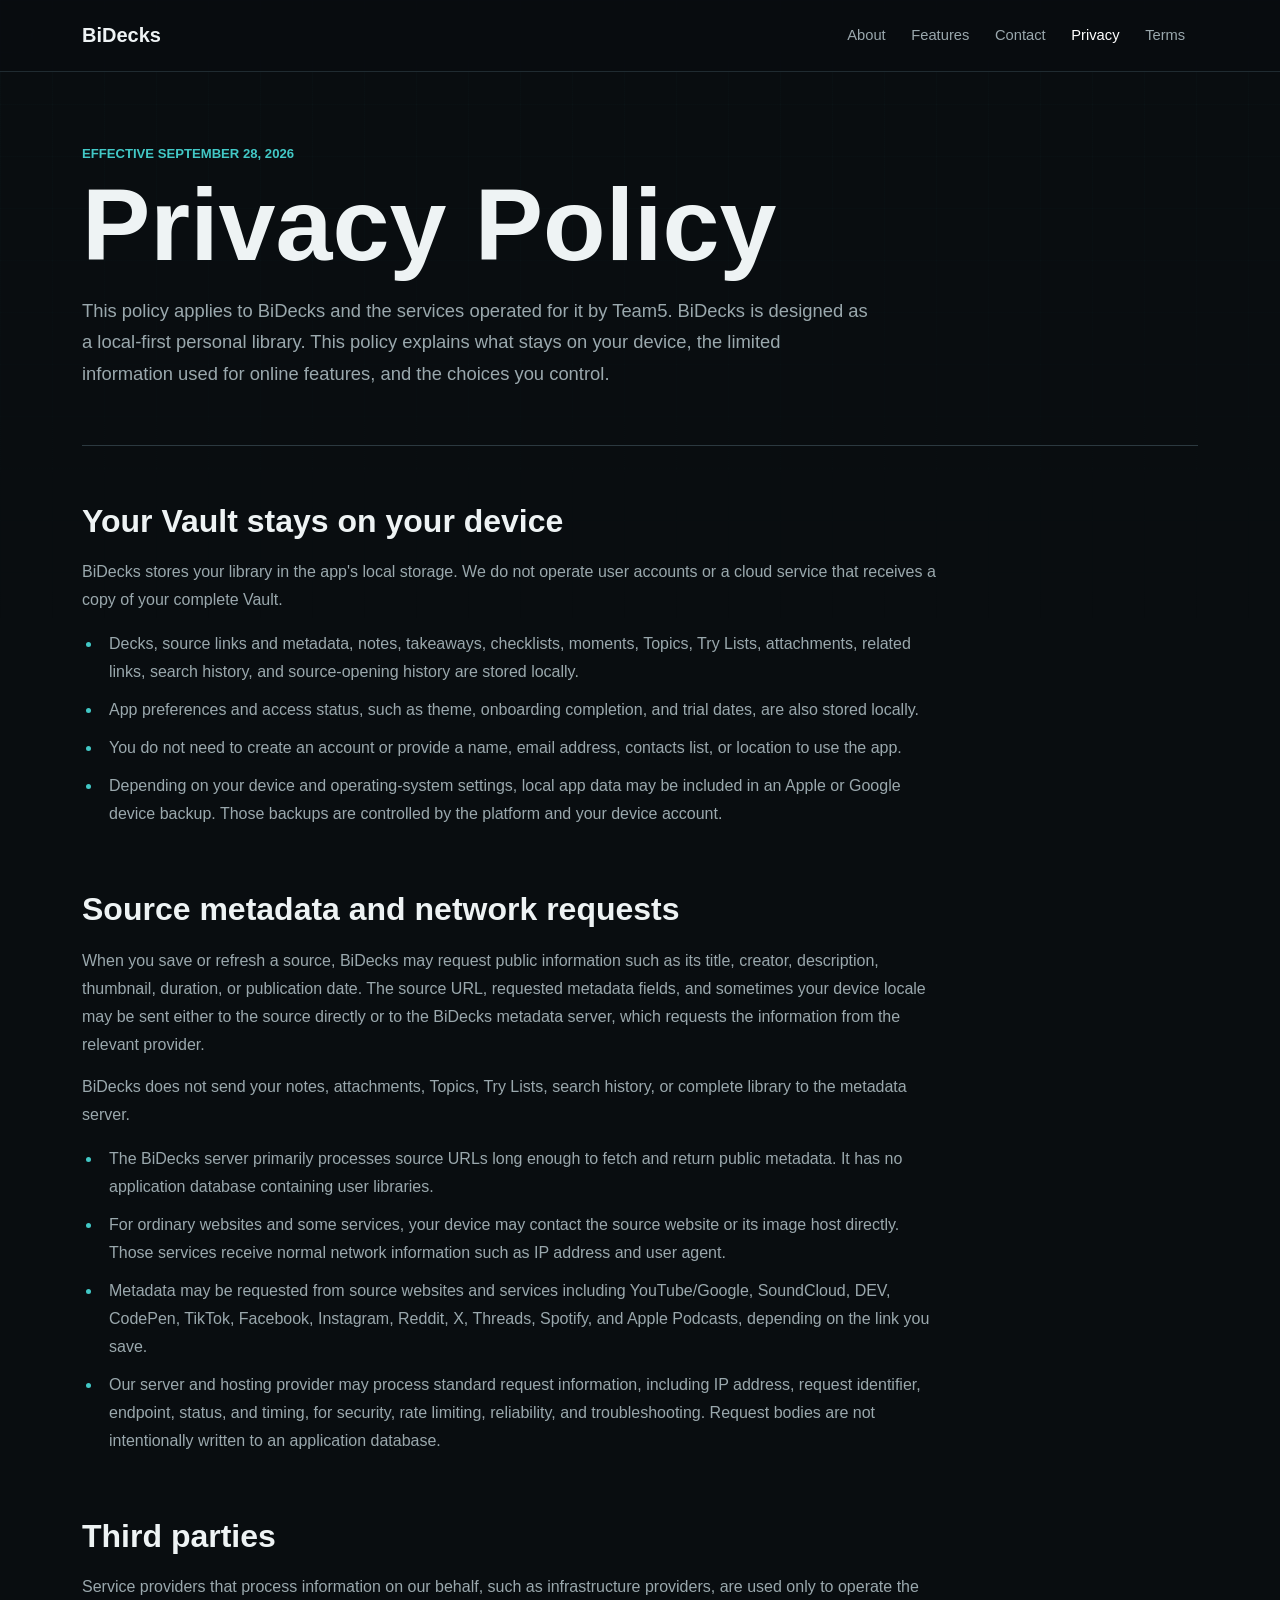
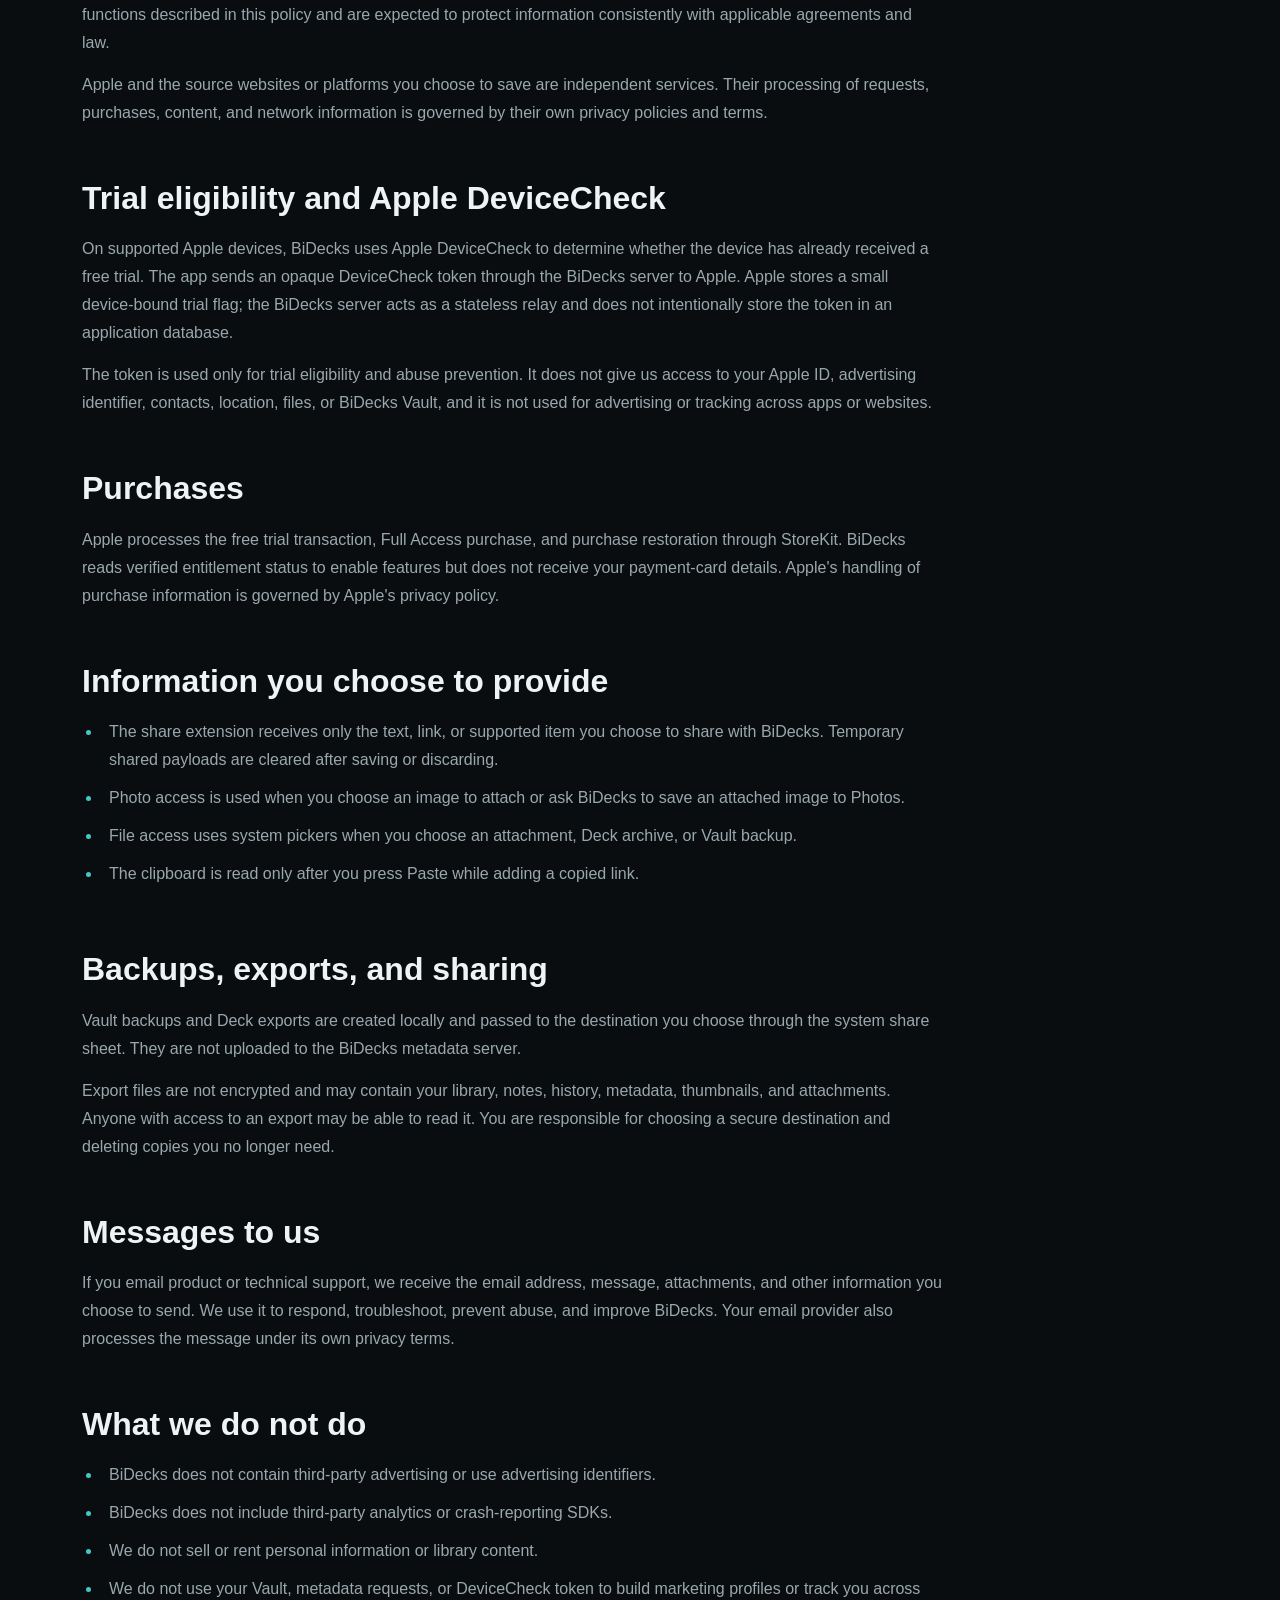
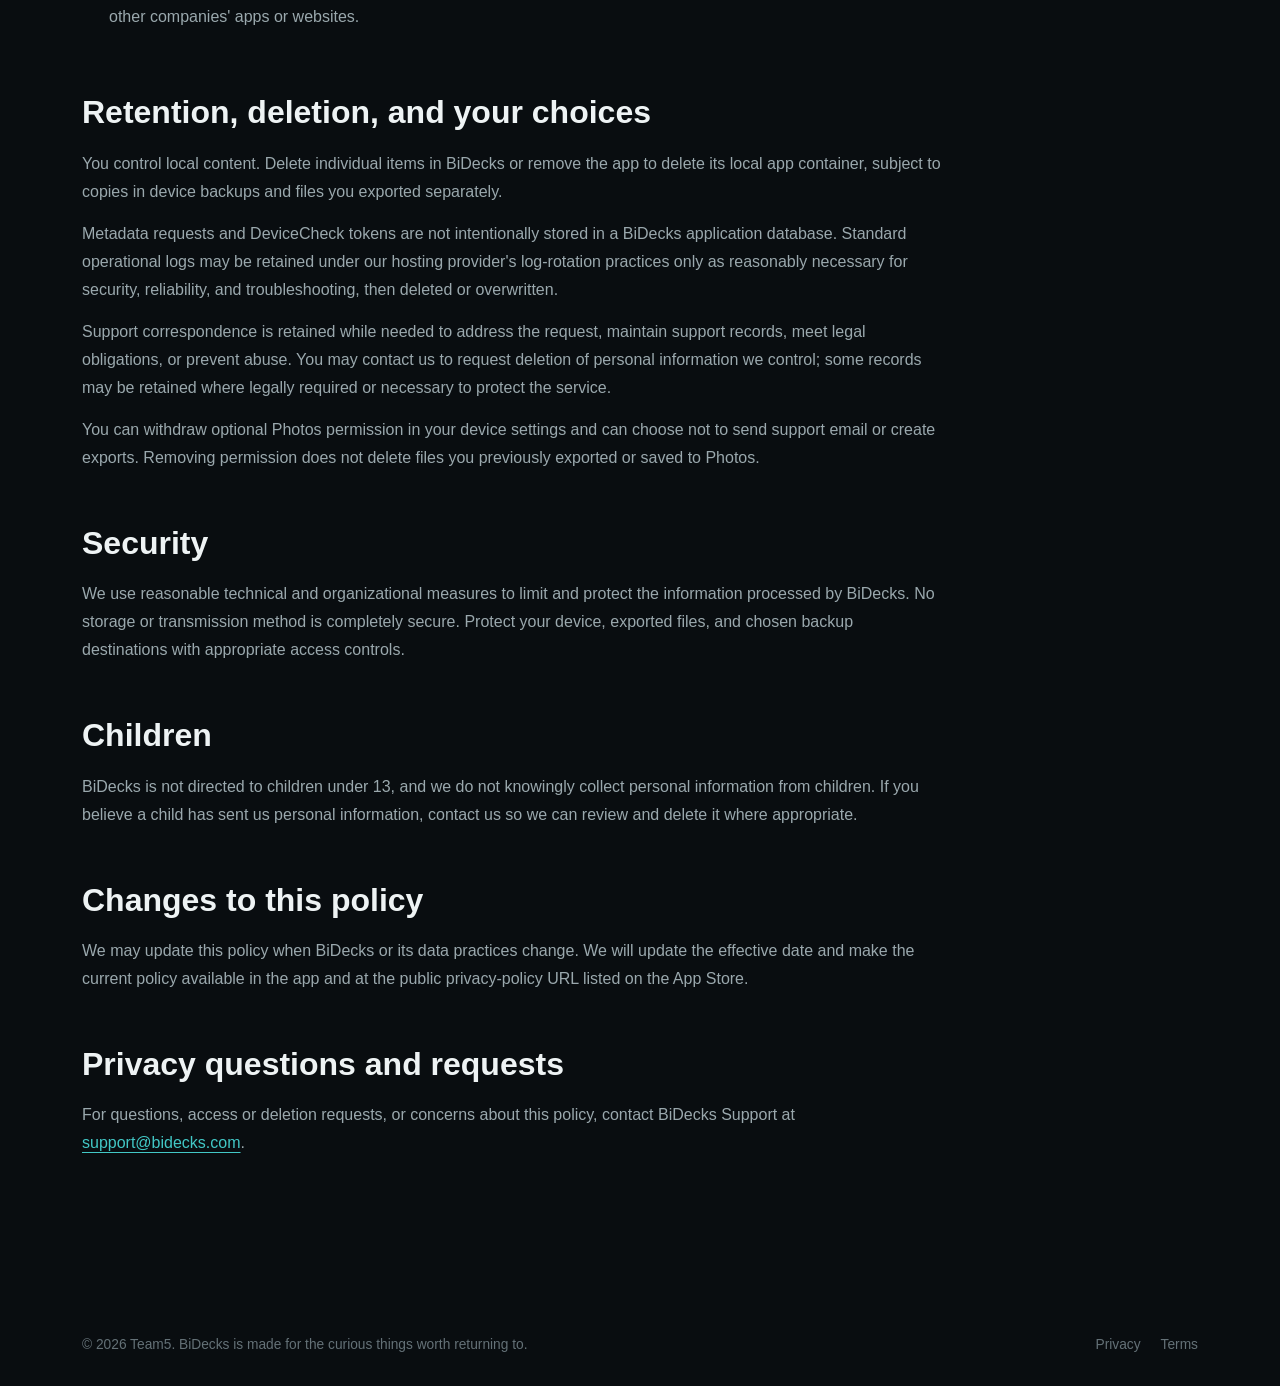
==== privacy/index.html @ 370e3e8d "First commit of comprehensive site" ====
<!DOCTYPE html>
<html lang="en" data-bs-theme="dark">
	<head>
		<meta charset="utf-8">
		<meta name="viewport" content="width=device-width, initial-scale=1">
		<meta name="theme-color" content="#090d10">
		<meta name="description" content="BiDecks Privacy Policy">
		<title>Privacy Policy | BiDecks</title>
		<link rel="icon" href="../assets/favicon.png">
		<link
			href="https://cdn.jsdelivr.net/npm/bootstrap@5.3.8/dist/css/bootstrap.min.css"
			rel="stylesheet"
			integrity="sha384-sRIl4kxILFvY47J16cr9ZwB07vP4J8+LH7qKQnuqkuIAvNWLzeN8tE5YBujZqJLB"
			crossorigin="anonymous"
		>
		<link href="../assets/css/styles.css" rel="stylesheet">
	</head>
	<body>
		<a class="skip-link" href="#main-content">Skip to content</a>
		<nav class="navbar navbar-expand-lg fixed-top" aria-label="Main navigation">
			<div class="container-xl">
				<a class="navbar-brand" href="/">BiDecks</a>
				<button class="navbar-toggler" type="button" data-bs-toggle="collapse" data-bs-target="#mainNav" aria-controls="mainNav" aria-expanded="false" aria-label="Toggle navigation"><span class="navbar-toggler-icon"></span></button>
				<div class="collapse navbar-collapse" id="mainNav">
					<ul class="navbar-nav ms-auto align-items-lg-center">
						<li class="nav-item"><a class="nav-link" href="/#about">About</a></li>
						<li class="nav-item"><a class="nav-link" href="/#features">Features</a></li>
						<li class="nav-item"><a class="nav-link" href="/#contact">Contact</a></li>
						<li class="nav-item"><a class="nav-link active" aria-current="page" href="/privacy">Privacy</a></li>
						<li class="nav-item"><a class="nav-link" href="/terms">Terms</a></li>
					</ul>
				</div>
			</div>
		</nav>

		<main class="legal-main" id="main-content">
			<div class="container-xl">
				<header class="legal-header">
					<p class="legal-meta">Effective September 28, 2026</p>
					<h1>Privacy Policy</h1>
					<p class="legal-intro">This policy applies to BiDecks and the services operated for it by Team5. BiDecks is designed as a local-first personal library. This policy explains what stays on your device, the limited information used for online features, and the choices you control.</p>
				</header>
				<div class="legal-content">
					<section class="legal-section">
						<h2>Your Vault stays on your device</h2>
						<p>BiDecks stores your library in the app's local storage. We do not operate user accounts or a cloud service that receives a copy of your complete Vault.</p>
						<ul>
							<li>Decks, source links and metadata, notes, takeaways, checklists, moments, Topics, Try Lists, attachments, related links, search history, and source-opening history are stored locally.</li>
							<li>App preferences and access status, such as theme, onboarding completion, and trial dates, are also stored locally.</li>
							<li>You do not need to create an account or provide a name, email address, contacts list, or location to use the app.</li>
							<li>Depending on your device and operating-system settings, local app data may be included in an Apple or Google device backup. Those backups are controlled by the platform and your device account.</li>
						</ul>
					</section>

					<section class="legal-section">
						<h2>Source metadata and network requests</h2>
						<p>When you save or refresh a source, BiDecks may request public information such as its title, creator, description, thumbnail, duration, or publication date. The source URL, requested metadata fields, and sometimes your device locale may be sent either to the source directly or to the BiDecks metadata server, which requests the information from the relevant provider.</p>
						<p>BiDecks does not send your notes, attachments, Topics, Try Lists, search history, or complete library to the metadata server.</p>
						<ul>
							<li>The BiDecks server primarily processes source URLs long enough to fetch and return public metadata. It has no application database containing user libraries.</li>
							<li>For ordinary websites and some services, your device may contact the source website or its image host directly. Those services receive normal network information such as IP address and user agent.</li>
							<li>Metadata may be requested from source websites and services including YouTube/Google, SoundCloud, DEV, CodePen, TikTok, Facebook, Instagram, Reddit, X, Threads, Spotify, and Apple Podcasts, depending on the link you save.</li>
							<li>Our server and hosting provider may process standard request information, including IP address, request identifier, endpoint, status, and timing, for security, rate limiting, reliability, and troubleshooting. Request bodies are not intentionally written to an application database.</li>
						</ul>
					</section>

					<section class="legal-section">
						<h2>Third parties</h2>
						<p>Service providers that process information on our behalf, such as infrastructure providers, are used only to operate the functions described in this policy and are expected to protect information consistently with applicable agreements and law.</p>
						<p>Apple and the source websites or platforms you choose to save are independent services. Their processing of requests, purchases, content, and network information is governed by their own privacy policies and terms.</p>
					</section>

					<section class="legal-section">
						<h2>Trial eligibility and Apple DeviceCheck</h2>
						<p>On supported Apple devices, BiDecks uses Apple DeviceCheck to determine whether the device has already received a free trial. The app sends an opaque DeviceCheck token through the BiDecks server to Apple. Apple stores a small device-bound trial flag; the BiDecks server acts as a stateless relay and does not intentionally store the token in an application database.</p>
						<p>The token is used only for trial eligibility and abuse prevention. It does not give us access to your Apple ID, advertising identifier, contacts, location, files, or BiDecks Vault, and it is not used for advertising or tracking across apps or websites.</p>
					</section>

					<section class="legal-section">
						<h2>Purchases</h2>
						<p>Apple processes the free trial transaction, Full Access purchase, and purchase restoration through StoreKit. BiDecks reads verified entitlement status to enable features but does not receive your payment-card details. Apple's handling of purchase information is governed by Apple's privacy policy.</p>
					</section>

					<section class="legal-section">
						<h2>Information you choose to provide</h2>
						<ul>
							<li>The share extension receives only the text, link, or supported item you choose to share with BiDecks. Temporary shared payloads are cleared after saving or discarding.</li>
							<li>Photo access is used when you choose an image to attach or ask BiDecks to save an attached image to Photos.</li>
							<li>File access uses system pickers when you choose an attachment, Deck archive, or Vault backup.</li>
							<li>The clipboard is read only after you press Paste while adding a copied link.</li>
						</ul>
					</section>

					<section class="legal-section">
						<h2>Backups, exports, and sharing</h2>
						<p>Vault backups and Deck exports are created locally and passed to the destination you choose through the system share sheet. They are not uploaded to the BiDecks metadata server.</p>
						<p>Export files are not encrypted and may contain your library, notes, history, metadata, thumbnails, and attachments. Anyone with access to an export may be able to read it. You are responsible for choosing a secure destination and deleting copies you no longer need.</p>
					</section>

					<section class="legal-section">
						<h2>Messages to us</h2>
						<p>If you email product or technical support, we receive the email address, message, attachments, and other information you choose to send. We use it to respond, troubleshoot, prevent abuse, and improve BiDecks. Your email provider also processes the message under its own privacy terms.</p>
					</section>

					<section class="legal-section">
						<h2>What we do not do</h2>
						<ul>
							<li>BiDecks does not contain third-party advertising or use advertising identifiers.</li>
							<li>BiDecks does not include third-party analytics or crash-reporting SDKs.</li>
							<li>We do not sell or rent personal information or library content.</li>
							<li>We do not use your Vault, metadata requests, or DeviceCheck token to build marketing profiles or track you across other companies' apps or websites.</li>
						</ul>
					</section>

					<section class="legal-section">
						<h2>Retention, deletion, and your choices</h2>
						<p>You control local content. Delete individual items in BiDecks or remove the app to delete its local app container, subject to copies in device backups and files you exported separately.</p>
						<p>Metadata requests and DeviceCheck tokens are not intentionally stored in a BiDecks application database. Standard operational logs may be retained under our hosting provider's log-rotation practices only as reasonably necessary for security, reliability, and troubleshooting, then deleted or overwritten.</p>
						<p>Support correspondence is retained while needed to address the request, maintain support records, meet legal obligations, or prevent abuse. You may contact us to request deletion of personal information we control; some records may be retained where legally required or necessary to protect the service.</p>
						<p>You can withdraw optional Photos permission in your device settings and can choose not to send support email or create exports. Removing permission does not delete files you previously exported or saved to Photos.</p>
					</section>

					<section class="legal-section"><h2>Security</h2><p>We use reasonable technical and organizational measures to limit and protect the information processed by BiDecks. No storage or transmission method is completely secure. Protect your device, exported files, and chosen backup destinations with appropriate access controls.</p></section>
					<section class="legal-section"><h2>Children</h2><p>BiDecks is not directed to children under 13, and we do not knowingly collect personal information from children. If you believe a child has sent us personal information, contact us so we can review and delete it where appropriate.</p></section>
					<section class="legal-section"><h2>Changes to this policy</h2><p>We may update this policy when BiDecks or its data practices change. We will update the effective date and make the current policy available in the app and at the public privacy-policy URL listed on the App Store.</p></section>
					<section class="legal-section"><h2>Privacy questions and requests</h2><p>For questions, access or deletion requests, or concerns about this policy, contact BiDecks Support at <a href="mailto:support@bidecks.com?subject=BiDecks%20privacy%20request">support@bidecks.com</a>.</p></section>
				</div>
			</div>
		</main>

		<footer class="site-footer"><div class="container-xl d-flex flex-column flex-md-row justify-content-between gap-3"><p>&copy; 2026 Team5. BiDecks is made for the curious things worth returning to.</p><div class="footer-links"><a href="https://bidecks.com/privacy">Privacy</a><a href="https://bidecks.com/terms">Terms</a></div></div></footer>
		<script src="https://cdn.jsdelivr.net/npm/bootstrap@5.3.8/dist/js/bootstrap.bundle.min.js" integrity="sha384-FKyoEForCGlyvwx9Hj09JcYn3nv7wiPVlz7YYwJrWVcXK/BmnVDxM+D2scQbITxI" crossorigin="anonymous"></script>
		<script src="../assets/js/main.js"></script>
	</body>
</html>
---- assets/css/styles.css ----
@import url("https://api.fontshare.com/v2/css?f[]=satoshi@400,500,700,900&display=swap");

:root {
	--bg-base: #090d10;
	--bg-surface: #11171b;
	--bg-elevated: #192126;
	--bg-raised: #202b31;
	--border: #2c3940;
	--text: #eef3f4;
	--text-secondary: #9aa8ad;
	--text-tertiary: #647177;
	--accent: #42c8c6;
	--accent-pressed: #239c9a;
	--warm: #d97845;
	--info: #6fa6c8;
	--success: #63b887;
	--font-ui: "Satoshi", sans-serif;
	--nav-height: 72px;
}

* {
	box-sizing: border-box;
}

html {
	scroll-behavior: smooth;
	scroll-padding-top: calc(var(--nav-height) + 20px);
}

body {
	margin: 0;
	background: var(--bg-base);
	color: var(--text);
	font-family: var(--font-ui);
	font-size: 1rem;
	letter-spacing: 0;
	overflow-x: hidden;
}

body::before {
	position: fixed;
	inset: 0;
	z-index: -1;
	background-image:
		linear-gradient(rgba(66, 200, 198, 0.025) 1px, transparent 1px),
		linear-gradient(90deg, rgba(66, 200, 198, 0.025) 1px, transparent 1px);
	background-size: 52px 52px;
	content: "";
	pointer-events: none;
	mask-image: linear-gradient(to bottom, black, transparent 75%);
}

a {
	color: inherit;
}

.skip-link {
	position: fixed;
	top: 12px;
	left: 12px;
	z-index: 1100;
	padding: 10px 14px;
	background: var(--accent);
	color: var(--bg-base);
	font-weight: 700;
	transform: translateY(-150%);
}

.skip-link:focus {
	transform: translateY(0);
}

.navbar {
	min-height: var(--nav-height);
	background: rgba(9, 13, 16, 0.82);
	border-bottom: 1px solid rgba(44, 57, 64, 0.7);
	backdrop-filter: blur(18px);
}

.navbar-brand {
	color: var(--text);
	font-size: 1.25rem;
	font-weight: 900;
}

.navbar-brand:hover,
.navbar-brand:focus,
.nav-link:hover,
.nav-link:focus {
	color: var(--accent);
}

.navbar .nav-link {
	color: var(--text-secondary);
	font-size: 0.92rem;
	font-weight: 500;
	padding: 0.65rem 0.8rem !important;
}

.navbar-toggler {
	border-color: var(--border);
	border-radius: 6px;
}

.navbar-toggler:focus {
	box-shadow: 0 0 0 0.2rem rgba(66, 200, 198, 0.22);
}

.hero {
	position: relative;
	min-height: 78svh;
	padding: calc(var(--nav-height) + 72px) 0 72px;
	overflow: hidden;
}

.hero::after {
	position: absolute;
	bottom: 0;
	left: 50%;
	width: min(76vw, 980px);
	height: 1px;
	background: linear-gradient(90deg, transparent, var(--border), transparent);
	content: "";
	transform: translateX(-50%);
}

.brand-shimmer {
	margin: 0;
	background: linear-gradient(
		100deg,
		var(--bg-elevated) 0 11%,
		rgba(255, 255, 255, 0.95) 25%,
		var(--bg-elevated) 39% 61%,
		rgba(255, 255, 255, 0.95) 75%,
		var(--bg-elevated) 89% 100%
	);
	background-size: 200% 100%;
	background-repeat: repeat-x;
	background-clip: text;
	-webkit-background-clip: text;
	color: transparent;
	font-size: clamp(5rem, 17vw, 13rem);
	font-weight: 900;
	letter-spacing: 0;
	line-height: 0.9;
	animation: shimmer 6s linear infinite;
}

@keyframes shimmer {
	/* Shifts exactly one tile width so the loop is seamless */
	0% {
		background-position: 0% 50%;
	}
	100% {
		background-position: -200% 50%;
	}
}

.store-links {
	gap: 12px;
	margin-top: 52px;
}

.store-link {
	display: grid;
	height: 56px;
	place-items: center;
	transition:
		opacity 160ms ease,
		transform 160ms ease;
}

.store-link:hover,
.store-link:focus-visible {
	opacity: 0.82;
	transform: translateY(-2px);
}

.store-link img {
	display: block;
	max-height: 56px;
	width: auto;
}

/* Google's PNG has 41px transparent padding around a 168px-tall badge (250px canvas) */
.store-link--google img {
	--badge-h: 56px;
	max-height: none;
	height: calc(var(--badge-h) * 250 / 168);
	margin: calc(var(--badge-h) * -41 / 168);
}

.section-pad {
	padding: 112px 0;
}

.about-section {
	background: var(--bg-surface);
}

.section-kicker {
	margin: 0 0 18px;
	color: var(--accent);
	font-size: 0.78rem;
	font-weight: 700;
	text-transform: uppercase;
}

h2 {
	max-width: 900px;
	margin: 0;
	font-size: clamp(2.2rem, 5.5vw, 4.8rem);
	font-weight: 700;
	letter-spacing: 0;
	line-height: 1.03;
}

.lead-copy,
.section-aside {
	margin: 0;
	color: var(--text-secondary);
	font-size: clamp(1.1rem, 2vw, 1.35rem);
	line-height: 1.6;
}

.features-section {
	background: var(--bg-base);
}

.section-heading {
	margin-bottom: 68px;
}

.section-aside {
	max-width: 410px;
	font-size: 1rem;
}

.feature-list {
	border-top: 1px solid var(--border);
}

.feature-item {
	display: grid;
	grid-template-columns: 56px 52px minmax(0, 1fr);
	align-items: start;
	gap: 24px;
	padding: 32px 0;
	border-bottom: 1px solid var(--border);
}

.feature-number {
	color: var(--text-tertiary);
	font-size: 0.78rem;
	font-variant-numeric: tabular-nums;
	font-weight: 700;
}

.feature-item > i {
	color: var(--accent);
	font-size: 1.5rem;
}

.feature-item h3 {
	margin: 0 0 6px;
	font-size: clamp(1.25rem, 2.2vw, 1.65rem);
	font-weight: 700;
}

.feature-item p {
	max-width: 720px;
	margin: 0;
	color: var(--text-secondary);
	font-size: 1.05rem;
	line-height: 1.55;
}

.contact-section {
	background: var(--bg-elevated);
}

.contact-section h2 {
	font-size: clamp(2.1rem, 4vw, 3.8rem);
}

.contact-list {
	border-top: 1px solid var(--border);
}

.contact-row {
	display: flex;
	align-items: center;
	justify-content: space-between;
	padding: 22px 4px;
	border-bottom: 1px solid var(--border);
	font-size: clamp(1.12rem, 2.2vw, 1.5rem);
	font-weight: 500;
	text-decoration: none;
	transition:
		color 160ms ease,
		padding 160ms ease;
}

.contact-row small {
	display: block;
	margin-bottom: 4px;
	color: var(--text-tertiary);
	font-size: 0.75rem;
	font-weight: 500;
	text-transform: uppercase;
}

.contact-row:hover,
.contact-row:focus-visible {
	padding-right: 0;
	padding-left: 10px;
	color: var(--accent);
}

.site-footer {
	padding: 30px 0;
	background: var(--bg-base);
	color: var(--text-tertiary);
	font-size: 0.86rem;
}

.site-footer p {
	margin: 0;
}

.footer-links {
	display: flex;
	gap: 20px;
}

.footer-links a {
	text-decoration: none;
}

.footer-links a:hover,
.footer-links a:focus {
	color: var(--accent);
}

.legal-main {
	min-height: calc(100vh - 90px);
	padding: calc(var(--nav-height) + 72px) 0 96px;
}

.legal-header {
	padding-bottom: 56px;
	border-bottom: 1px solid var(--border);
}

.legal-header h1 {
	margin: 12px 0 22px;
	font-size: clamp(3rem, 8vw, 6.6rem);
	font-weight: 900;
	letter-spacing: 0;
	line-height: 0.95;
}

.legal-meta {
	margin: 0;
	color: var(--accent);
	font-size: 0.82rem;
	font-weight: 700;
	text-transform: uppercase;
}

.legal-intro {
	max-width: 790px;
	margin: 0;
	color: var(--text-secondary);
	font-size: 1.15rem;
	line-height: 1.7;
}

.legal-content {
	max-width: 860px;
	padding-top: 56px;
}

.legal-section {
	margin-bottom: 52px;
}

.legal-section h2 {
	margin-bottom: 18px;
	font-size: clamp(1.55rem, 3vw, 2rem);
	line-height: 1.2;
}

.legal-section p,
.legal-section li {
	color: var(--text-secondary);
	font-size: 1rem;
	line-height: 1.75;
}

.legal-section p {
	margin: 0 0 14px;
}

.legal-section ul {
	margin: 16px 0 0;
	padding-left: 1.25rem;
}

.legal-section li {
	padding: 0 0 10px 7px;
}

.legal-section li::marker {
	color: var(--accent);
}

.legal-section a {
	color: var(--accent);
	text-underline-offset: 4px;
}

.reveal {
	opacity: 0;
	transform: translateY(22px);
	transition:
		opacity 600ms ease,
		transform 600ms ease;
}

.reveal.is-visible {
	opacity: 1;
	transform: translateY(0);
}

@media (max-width: 991.98px) {
	.navbar-collapse {
		margin-top: 12px;
		padding: 12px 0 16px;
		border-top: 1px solid var(--border);
	}

	.hero {
		min-height: 72svh;
	}

	.section-pad {
		padding: 84px 0;
	}
}

@media (max-width: 575.98px) {
	.brand-shimmer {
		font-size: clamp(4.3rem, 24vw, 7rem);
	}

	.store-links {
		gap: 8px;
		margin-top: 38px;
	}

	.store-link,
	.store-link img {
		height: 48px;
	}

	.store-link--google img {
		--badge-h: 48px;
		height: calc(var(--badge-h) * 250 / 168);
	}

	.feature-item {
		grid-template-columns: 34px 32px minmax(0, 1fr);
		gap: 12px;
	}

	.feature-item > i {
		font-size: 1.25rem;
	}

	.contact-row {
		font-size: 1rem;
	}
}

@media (prefers-reduced-motion: reduce) {
	html {
		scroll-behavior: auto;
	}

	*,
	*::before,
	*::after {
		animation-duration: 0.01ms !important;
		animation-iteration-count: 1 !important;
		transition-duration: 0.01ms !important;
	}

	.brand-shimmer {
		background-position: 50% 50%;
	}

	.reveal {
		opacity: 1;
		transform: none;
	}
}
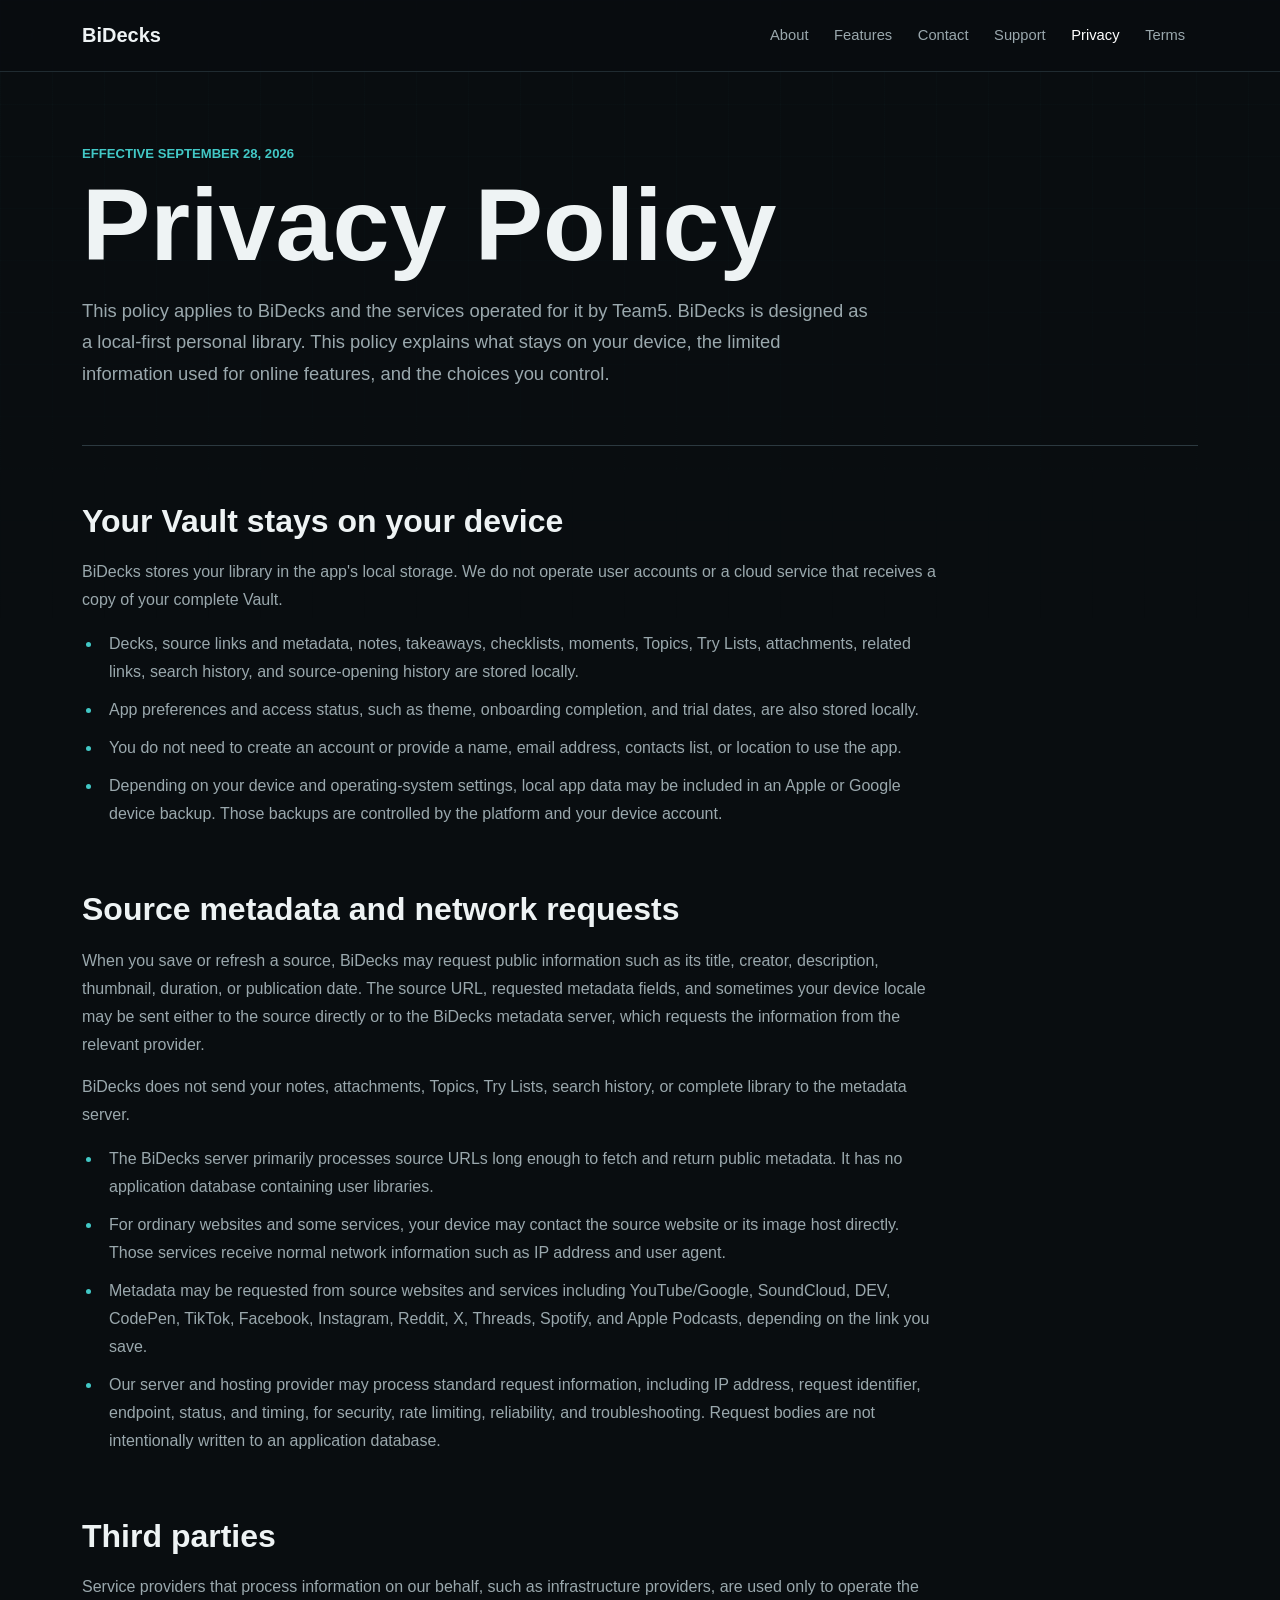
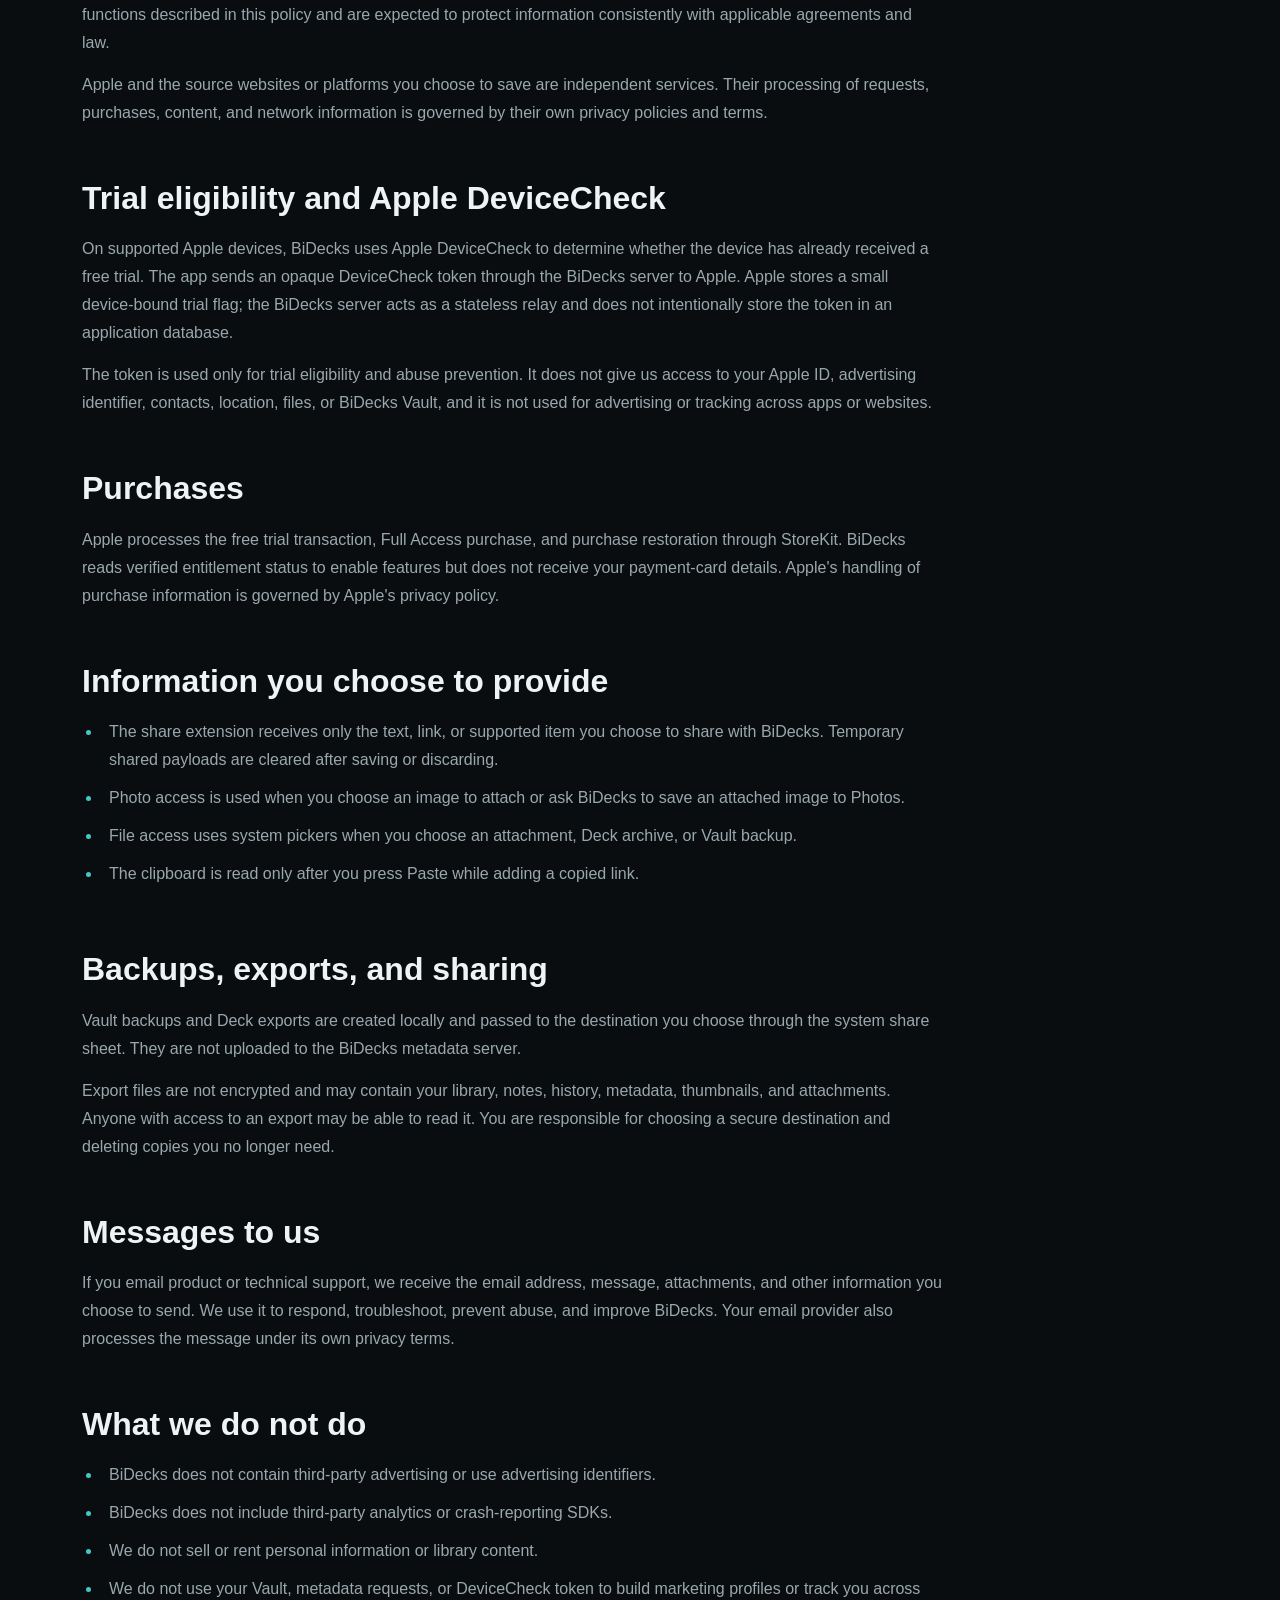
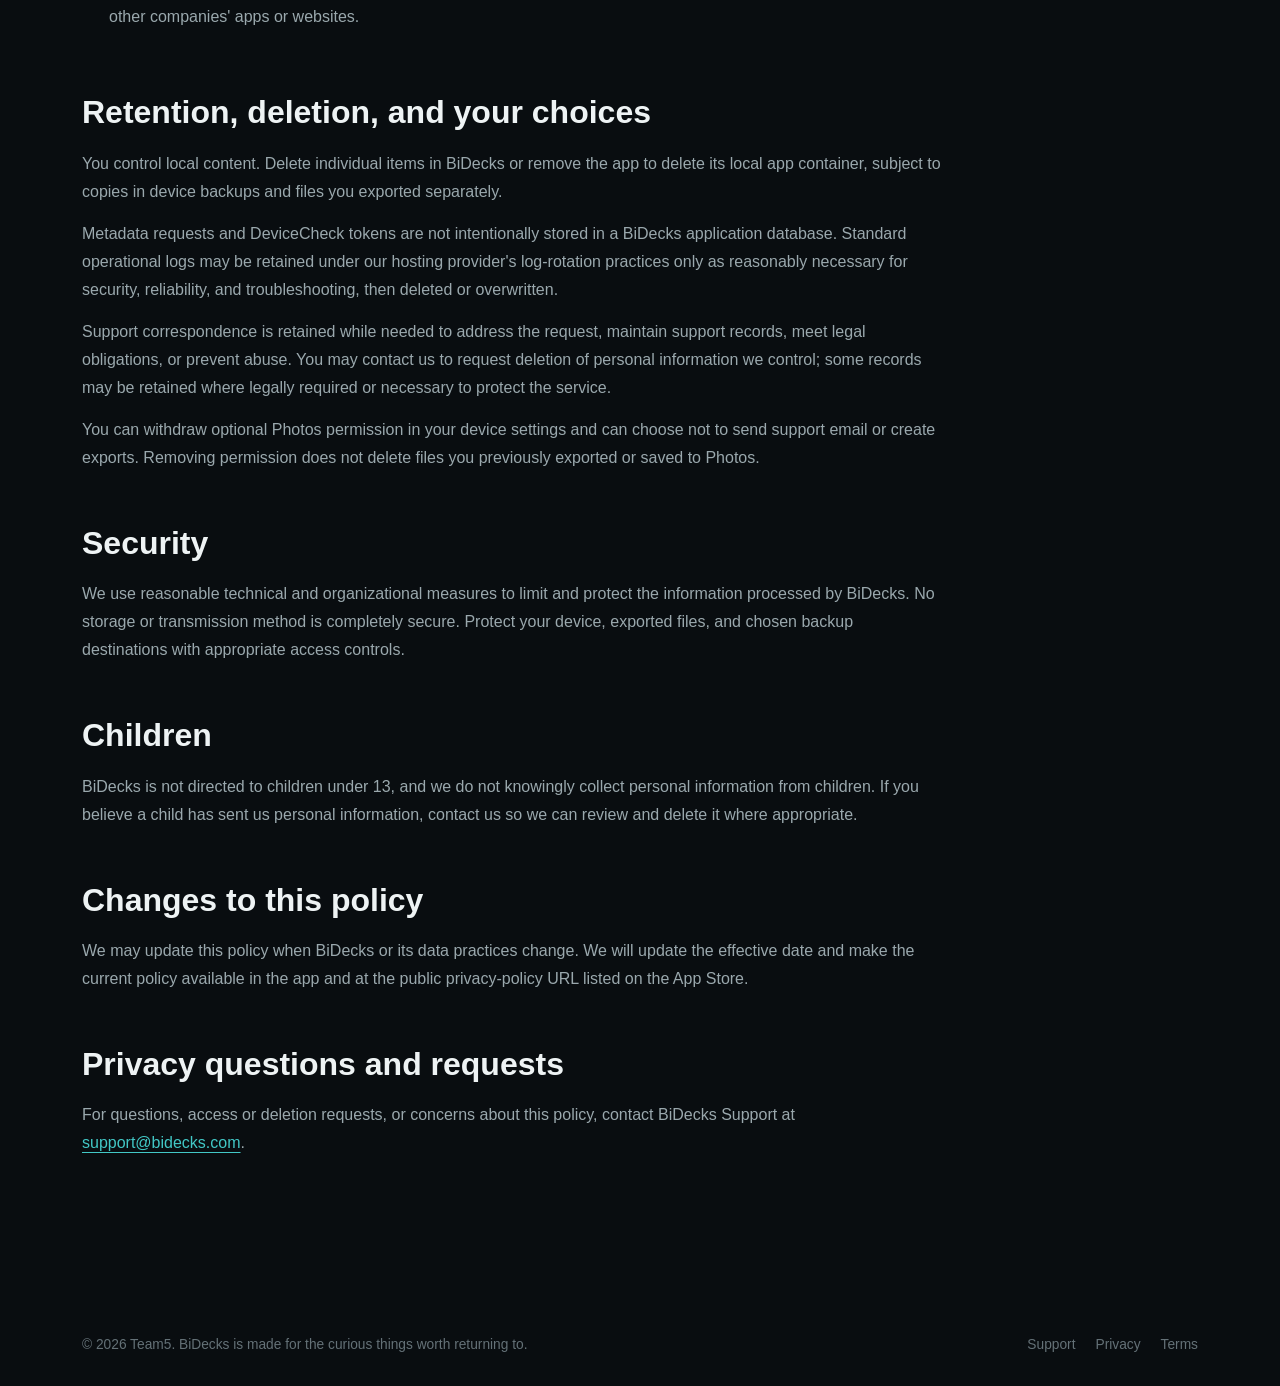
==== commit 109d3dee: "Add support page" ====
--- a/privacy/index.html
+++ b/privacy/index.html
@@ -1,33 +1,64 @@
-<!DOCTYPE html>
+<!doctype html>
 <html lang="en" data-bs-theme="dark">
 	<head>
-		<meta charset="utf-8">
-		<meta name="viewport" content="width=device-width, initial-scale=1">
-		<meta name="theme-color" content="#090d10">
-		<meta name="description" content="BiDecks Privacy Policy">
+		<meta charset="utf-8" />
+		<meta name="viewport" content="width=device-width, initial-scale=1" />
+		<meta name="theme-color" content="#090d10" />
+		<meta name="description" content="BiDecks Privacy Policy" />
 		<title>Privacy Policy | BiDecks</title>
-		<link rel="icon" href="../assets/favicon.png">
+		<link
+			rel="icon"
+			type="image/png"
+			sizes="32x32"
+			href="../assets/favicon-32.png"
+		/>
+		<link rel="apple-touch-icon" href="../apple-touch-icon.png" />
 		<link
 			href="https://cdn.jsdelivr.net/npm/bootstrap@5.3.8/dist/css/bootstrap.min.css"
 			rel="stylesheet"
 			integrity="sha384-sRIl4kxILFvY47J16cr9ZwB07vP4J8+LH7qKQnuqkuIAvNWLzeN8tE5YBujZqJLB"
 			crossorigin="anonymous"
-		>
-		<link href="../assets/css/styles.css" rel="stylesheet">
+		/>
+		<link href="../assets/css/styles.css" rel="stylesheet" />
 	</head>
 	<body>
 		<a class="skip-link" href="#main-content">Skip to content</a>
 		<nav class="navbar navbar-expand-lg fixed-top" aria-label="Main navigation">
 			<div class="container-xl">
 				<a class="navbar-brand" href="/">BiDecks</a>
-				<button class="navbar-toggler" type="button" data-bs-toggle="collapse" data-bs-target="#mainNav" aria-controls="mainNav" aria-expanded="false" aria-label="Toggle navigation"><span class="navbar-toggler-icon"></span></button>
+				<button
+					class="navbar-toggler"
+					type="button"
+					data-bs-toggle="collapse"
+					data-bs-target="#mainNav"
+					aria-controls="mainNav"
+					aria-expanded="false"
+					aria-label="Toggle navigation"
+				>
+					<span class="navbar-toggler-icon"></span>
+				</button>
 				<div class="collapse navbar-collapse" id="mainNav">
 					<ul class="navbar-nav ms-auto align-items-lg-center">
-						<li class="nav-item"><a class="nav-link" href="/#about">About</a></li>
-						<li class="nav-item"><a class="nav-link" href="/#features">Features</a></li>
-						<li class="nav-item"><a class="nav-link" href="/#contact">Contact</a></li>
-						<li class="nav-item"><a class="nav-link active" aria-current="page" href="/privacy">Privacy</a></li>
-						<li class="nav-item"><a class="nav-link" href="/terms">Terms</a></li>
+						<li class="nav-item">
+							<a class="nav-link" href="/#about">About</a>
+						</li>
+						<li class="nav-item">
+							<a class="nav-link" href="/#features">Features</a>
+						</li>
+						<li class="nav-item">
+							<a class="nav-link" href="/#contact">Contact</a>
+						</li>
+						<li class="nav-item">
+							<a class="nav-link" href="/support">Support</a>
+						</li>
+						<li class="nav-item">
+							<a class="nav-link active" aria-current="page" href="/privacy"
+								>Privacy</a
+							>
+						</li>
+						<li class="nav-item">
+							<a class="nav-link" href="/terms">Terms</a>
+						</li>
 					</ul>
 				</div>
 			</div>
@@ -38,98 +69,295 @@
 				<header class="legal-header">
 					<p class="legal-meta">Effective September 28, 2026</p>
 					<h1>Privacy Policy</h1>
-					<p class="legal-intro">This policy applies to BiDecks and the services operated for it by Team5. BiDecks is designed as a local-first personal library. This policy explains what stays on your device, the limited information used for online features, and the choices you control.</p>
+					<p class="legal-intro">
+						This policy applies to BiDecks and the services operated for it by
+						Team5. BiDecks is designed as a local-first personal library. This
+						policy explains what stays on your device, the limited information
+						used for online features, and the choices you control.
+					</p>
 				</header>
 				<div class="legal-content">
 					<section class="legal-section">
 						<h2>Your Vault stays on your device</h2>
-						<p>BiDecks stores your library in the app's local storage. We do not operate user accounts or a cloud service that receives a copy of your complete Vault.</p>
+						<p>
+							BiDecks stores your library in the app's local storage. We do not
+							operate user accounts or a cloud service that receives a copy of
+							your complete Vault.
+						</p>
 						<ul>
-							<li>Decks, source links and metadata, notes, takeaways, checklists, moments, Topics, Try Lists, attachments, related links, search history, and source-opening history are stored locally.</li>
-							<li>App preferences and access status, such as theme, onboarding completion, and trial dates, are also stored locally.</li>
-							<li>You do not need to create an account or provide a name, email address, contacts list, or location to use the app.</li>
-							<li>Depending on your device and operating-system settings, local app data may be included in an Apple or Google device backup. Those backups are controlled by the platform and your device account.</li>
+							<li>
+								Decks, source links and metadata, notes, takeaways, checklists,
+								moments, Topics, Try Lists, attachments, related links, search
+								history, and source-opening history are stored locally.
+							</li>
+							<li>
+								App preferences and access status, such as theme, onboarding
+								completion, and trial dates, are also stored locally.
+							</li>
+							<li>
+								You do not need to create an account or provide a name, email
+								address, contacts list, or location to use the app.
+							</li>
+							<li>
+								Depending on your device and operating-system settings, local
+								app data may be included in an Apple or Google device backup.
+								Those backups are controlled by the platform and your device
+								account.
+							</li>
 						</ul>
 					</section>
 
 					<section class="legal-section">
 						<h2>Source metadata and network requests</h2>
-						<p>When you save or refresh a source, BiDecks may request public information such as its title, creator, description, thumbnail, duration, or publication date. The source URL, requested metadata fields, and sometimes your device locale may be sent either to the source directly or to the BiDecks metadata server, which requests the information from the relevant provider.</p>
-						<p>BiDecks does not send your notes, attachments, Topics, Try Lists, search history, or complete library to the metadata server.</p>
+						<p>
+							When you save or refresh a source, BiDecks may request public
+							information such as its title, creator, description, thumbnail,
+							duration, or publication date. The source URL, requested metadata
+							fields, and sometimes your device locale may be sent either to the
+							source directly or to the BiDecks metadata server, which requests
+							the information from the relevant provider.
+						</p>
+						<p>
+							BiDecks does not send your notes, attachments, Topics, Try Lists,
+							search history, or complete library to the metadata server.
+						</p>
 						<ul>
-							<li>The BiDecks server primarily processes source URLs long enough to fetch and return public metadata. It has no application database containing user libraries.</li>
-							<li>For ordinary websites and some services, your device may contact the source website or its image host directly. Those services receive normal network information such as IP address and user agent.</li>
-							<li>Metadata may be requested from source websites and services including YouTube/Google, SoundCloud, DEV, CodePen, TikTok, Facebook, Instagram, Reddit, X, Threads, Spotify, and Apple Podcasts, depending on the link you save.</li>
-							<li>Our server and hosting provider may process standard request information, including IP address, request identifier, endpoint, status, and timing, for security, rate limiting, reliability, and troubleshooting. Request bodies are not intentionally written to an application database.</li>
+							<li>
+								The BiDecks server primarily processes source URLs long enough
+								to fetch and return public metadata. It has no application
+								database containing user libraries.
+							</li>
+							<li>
+								For ordinary websites and some services, your device may contact
+								the source website or its image host directly. Those services
+								receive normal network information such as IP address and user
+								agent.
+							</li>
+							<li>
+								Metadata may be requested from source websites and services
+								including YouTube/Google, SoundCloud, DEV, CodePen, TikTok,
+								Facebook, Instagram, Reddit, X, Threads, Spotify, and Apple
+								Podcasts, depending on the link you save.
+							</li>
+							<li>
+								Our server and hosting provider may process standard request
+								information, including IP address, request identifier, endpoint,
+								status, and timing, for security, rate limiting, reliability,
+								and troubleshooting. Request bodies are not intentionally
+								written to an application database.
+							</li>
 						</ul>
 					</section>
 
 					<section class="legal-section">
 						<h2>Third parties</h2>
-						<p>Service providers that process information on our behalf, such as infrastructure providers, are used only to operate the functions described in this policy and are expected to protect information consistently with applicable agreements and law.</p>
-						<p>Apple and the source websites or platforms you choose to save are independent services. Their processing of requests, purchases, content, and network information is governed by their own privacy policies and terms.</p>
+						<p>
+							Service providers that process information on our behalf, such as
+							infrastructure providers, are used only to operate the functions
+							described in this policy and are expected to protect information
+							consistently with applicable agreements and law.
+						</p>
+						<p>
+							Apple and the source websites or platforms you choose to save are
+							independent services. Their processing of requests, purchases,
+							content, and network information is governed by their own privacy
+							policies and terms.
+						</p>
 					</section>
 
 					<section class="legal-section">
 						<h2>Trial eligibility and Apple DeviceCheck</h2>
-						<p>On supported Apple devices, BiDecks uses Apple DeviceCheck to determine whether the device has already received a free trial. The app sends an opaque DeviceCheck token through the BiDecks server to Apple. Apple stores a small device-bound trial flag; the BiDecks server acts as a stateless relay and does not intentionally store the token in an application database.</p>
-						<p>The token is used only for trial eligibility and abuse prevention. It does not give us access to your Apple ID, advertising identifier, contacts, location, files, or BiDecks Vault, and it is not used for advertising or tracking across apps or websites.</p>
+						<p>
+							On supported Apple devices, BiDecks uses Apple DeviceCheck to
+							determine whether the device has already received a free trial.
+							The app sends an opaque DeviceCheck token through the BiDecks
+							server to Apple. Apple stores a small device-bound trial flag; the
+							BiDecks server acts as a stateless relay and does not
+							intentionally store the token in an application database.
+						</p>
+						<p>
+							The token is used only for trial eligibility and abuse prevention.
+							It does not give us access to your Apple ID, advertising
+							identifier, contacts, location, files, or BiDecks Vault, and it is
+							not used for advertising or tracking across apps or websites.
+						</p>
 					</section>
 
 					<section class="legal-section">
 						<h2>Purchases</h2>
-						<p>Apple processes the free trial transaction, Full Access purchase, and purchase restoration through StoreKit. BiDecks reads verified entitlement status to enable features but does not receive your payment-card details. Apple's handling of purchase information is governed by Apple's privacy policy.</p>
+						<p>
+							Apple processes the free trial transaction, Full Access purchase,
+							and purchase restoration through StoreKit. BiDecks reads verified
+							entitlement status to enable features but does not receive your
+							payment-card details. Apple's handling of purchase information is
+							governed by Apple's privacy policy.
+						</p>
 					</section>
 
 					<section class="legal-section">
 						<h2>Information you choose to provide</h2>
 						<ul>
-							<li>The share extension receives only the text, link, or supported item you choose to share with BiDecks. Temporary shared payloads are cleared after saving or discarding.</li>
-							<li>Photo access is used when you choose an image to attach or ask BiDecks to save an attached image to Photos.</li>
-							<li>File access uses system pickers when you choose an attachment, Deck archive, or Vault backup.</li>
-							<li>The clipboard is read only after you press Paste while adding a copied link.</li>
+							<li>
+								The share extension receives only the text, link, or supported
+								item you choose to share with BiDecks. Temporary shared payloads
+								are cleared after saving or discarding.
+							</li>
+							<li>
+								Photo access is used when you choose an image to attach or ask
+								BiDecks to save an attached image to Photos.
+							</li>
+							<li>
+								File access uses system pickers when you choose an attachment,
+								Deck archive, or Vault backup.
+							</li>
+							<li>
+								The clipboard is read only after you press Paste while adding a
+								copied link.
+							</li>
 						</ul>
 					</section>
 
 					<section class="legal-section">
 						<h2>Backups, exports, and sharing</h2>
-						<p>Vault backups and Deck exports are created locally and passed to the destination you choose through the system share sheet. They are not uploaded to the BiDecks metadata server.</p>
-						<p>Export files are not encrypted and may contain your library, notes, history, metadata, thumbnails, and attachments. Anyone with access to an export may be able to read it. You are responsible for choosing a secure destination and deleting copies you no longer need.</p>
+						<p>
+							Vault backups and Deck exports are created locally and passed to
+							the destination you choose through the system share sheet. They
+							are not uploaded to the BiDecks metadata server.
+						</p>
+						<p>
+							Export files are not encrypted and may contain your library,
+							notes, history, metadata, thumbnails, and attachments. Anyone with
+							access to an export may be able to read it. You are responsible
+							for choosing a secure destination and deleting copies you no
+							longer need.
+						</p>
 					</section>
 
 					<section class="legal-section">
 						<h2>Messages to us</h2>
-						<p>If you email product or technical support, we receive the email address, message, attachments, and other information you choose to send. We use it to respond, troubleshoot, prevent abuse, and improve BiDecks. Your email provider also processes the message under its own privacy terms.</p>
+						<p>
+							If you email product or technical support, we receive the email
+							address, message, attachments, and other information you choose to
+							send. We use it to respond, troubleshoot, prevent abuse, and
+							improve BiDecks. Your email provider also processes the message
+							under its own privacy terms.
+						</p>
 					</section>
 
 					<section class="legal-section">
 						<h2>What we do not do</h2>
 						<ul>
-							<li>BiDecks does not contain third-party advertising or use advertising identifiers.</li>
-							<li>BiDecks does not include third-party analytics or crash-reporting SDKs.</li>
-							<li>We do not sell or rent personal information or library content.</li>
-							<li>We do not use your Vault, metadata requests, or DeviceCheck token to build marketing profiles or track you across other companies' apps or websites.</li>
+							<li>
+								BiDecks does not contain third-party advertising or use
+								advertising identifiers.
+							</li>
+							<li>
+								BiDecks does not include third-party analytics or
+								crash-reporting SDKs.
+							</li>
+							<li>
+								We do not sell or rent personal information or library content.
+							</li>
+							<li>
+								We do not use your Vault, metadata requests, or DeviceCheck
+								token to build marketing profiles or track you across other
+								companies' apps or websites.
+							</li>
 						</ul>
 					</section>
 
 					<section class="legal-section">
 						<h2>Retention, deletion, and your choices</h2>
-						<p>You control local content. Delete individual items in BiDecks or remove the app to delete its local app container, subject to copies in device backups and files you exported separately.</p>
-						<p>Metadata requests and DeviceCheck tokens are not intentionally stored in a BiDecks application database. Standard operational logs may be retained under our hosting provider's log-rotation practices only as reasonably necessary for security, reliability, and troubleshooting, then deleted or overwritten.</p>
-						<p>Support correspondence is retained while needed to address the request, maintain support records, meet legal obligations, or prevent abuse. You may contact us to request deletion of personal information we control; some records may be retained where legally required or necessary to protect the service.</p>
-						<p>You can withdraw optional Photos permission in your device settings and can choose not to send support email or create exports. Removing permission does not delete files you previously exported or saved to Photos.</p>
-					</section>
-
-					<section class="legal-section"><h2>Security</h2><p>We use reasonable technical and organizational measures to limit and protect the information processed by BiDecks. No storage or transmission method is completely secure. Protect your device, exported files, and chosen backup destinations with appropriate access controls.</p></section>
-					<section class="legal-section"><h2>Children</h2><p>BiDecks is not directed to children under 13, and we do not knowingly collect personal information from children. If you believe a child has sent us personal information, contact us so we can review and delete it where appropriate.</p></section>
-					<section class="legal-section"><h2>Changes to this policy</h2><p>We may update this policy when BiDecks or its data practices change. We will update the effective date and make the current policy available in the app and at the public privacy-policy URL listed on the App Store.</p></section>
-					<section class="legal-section"><h2>Privacy questions and requests</h2><p>For questions, access or deletion requests, or concerns about this policy, contact BiDecks Support at <a href="mailto:support@bidecks.com?subject=BiDecks%20privacy%20request">support@bidecks.com</a>.</p></section>
+						<p>
+							You control local content. Delete individual items in BiDecks or
+							remove the app to delete its local app container, subject to
+							copies in device backups and files you exported separately.
+						</p>
+						<p>
+							Metadata requests and DeviceCheck tokens are not intentionally
+							stored in a BiDecks application database. Standard operational
+							logs may be retained under our hosting provider's log-rotation
+							practices only as reasonably necessary for security, reliability,
+							and troubleshooting, then deleted or overwritten.
+						</p>
+						<p>
+							Support correspondence is retained while needed to address the
+							request, maintain support records, meet legal obligations, or
+							prevent abuse. You may contact us to request deletion of personal
+							information we control; some records may be retained where legally
+							required or necessary to protect the service.
+						</p>
+						<p>
+							You can withdraw optional Photos permission in your device
+							settings and can choose not to send support email or create
+							exports. Removing permission does not delete files you previously
+							exported or saved to Photos.
+						</p>
+					</section>
+
+					<section class="legal-section">
+						<h2>Security</h2>
+						<p>
+							We use reasonable technical and organizational measures to limit
+							and protect the information processed by BiDecks. No storage or
+							transmission method is completely secure. Protect your device,
+							exported files, and chosen backup destinations with appropriate
+							access controls.
+						</p>
+					</section>
+					<section class="legal-section">
+						<h2>Children</h2>
+						<p>
+							BiDecks is not directed to children under 13, and we do not
+							knowingly collect personal information from children. If you
+							believe a child has sent us personal information, contact us so we
+							can review and delete it where appropriate.
+						</p>
+					</section>
+					<section class="legal-section">
+						<h2>Changes to this policy</h2>
+						<p>
+							We may update this policy when BiDecks or its data practices
+							change. We will update the effective date and make the current
+							policy available in the app and at the public privacy-policy URL
+							listed on the App Store.
+						</p>
+					</section>
+					<section class="legal-section">
+						<h2>Privacy questions and requests</h2>
+						<p>
+							For questions, access or deletion requests, or concerns about this
+							policy, contact BiDecks Support at
+							<a
+								href="mailto:support@bidecks.com?subject=BiDecks%20privacy%20request"
+								>support@bidecks.com</a
+							>.
+						</p>
+					</section>
 				</div>
 			</div>
 		</main>
 
-		<footer class="site-footer"><div class="container-xl d-flex flex-column flex-md-row justify-content-between gap-3"><p>&copy; 2026 Team5. BiDecks is made for the curious things worth returning to.</p><div class="footer-links"><a href="https://bidecks.com/privacy">Privacy</a><a href="https://bidecks.com/terms">Terms</a></div></div></footer>
-		<script src="https://cdn.jsdelivr.net/npm/bootstrap@5.3.8/dist/js/bootstrap.bundle.min.js" integrity="sha384-FKyoEForCGlyvwx9Hj09JcYn3nv7wiPVlz7YYwJrWVcXK/BmnVDxM+D2scQbITxI" crossorigin="anonymous"></script>
+		<footer class="site-footer">
+			<div
+				class="container-xl d-flex flex-column flex-md-row justify-content-between gap-3"
+			>
+				<p>
+					&copy; 2026 Team5. BiDecks is made for the curious things worth
+					returning to.
+				</p>
+				<div class="footer-links">
+					<a href="https://bidecks.com/support">Support</a>
+					<a href="https://bidecks.com/privacy">Privacy</a
+					><a href="https://bidecks.com/terms">Terms</a>
+				</div>
+			</div>
+		</footer>
+		<script
+			src="https://cdn.jsdelivr.net/npm/bootstrap@5.3.8/dist/js/bootstrap.bundle.min.js"
+			integrity="sha384-FKyoEForCGlyvwx9Hj09JcYn3nv7wiPVlz7YYwJrWVcXK/BmnVDxM+D2scQbITxI"
+			crossorigin="anonymous"
+		></script>
 		<script src="../assets/js/main.js"></script>
 	</body>
-</html>+</html>
--- a/assets/css/styles.css
+++ b/assets/css/styles.css
@@ -78,9 +78,18 @@
 }
 
 .navbar-brand {
+	display: inline-flex;
+	align-items: center;
+	gap: 0.35em;
 	color: var(--text);
 	font-size: 1.25rem;
 	font-weight: 900;
+}
+
+.navbar-brand img {
+	display: block;
+	width: 1.25em;
+	height: 1.25em;
 }
 
 .navbar-brand:hover,
